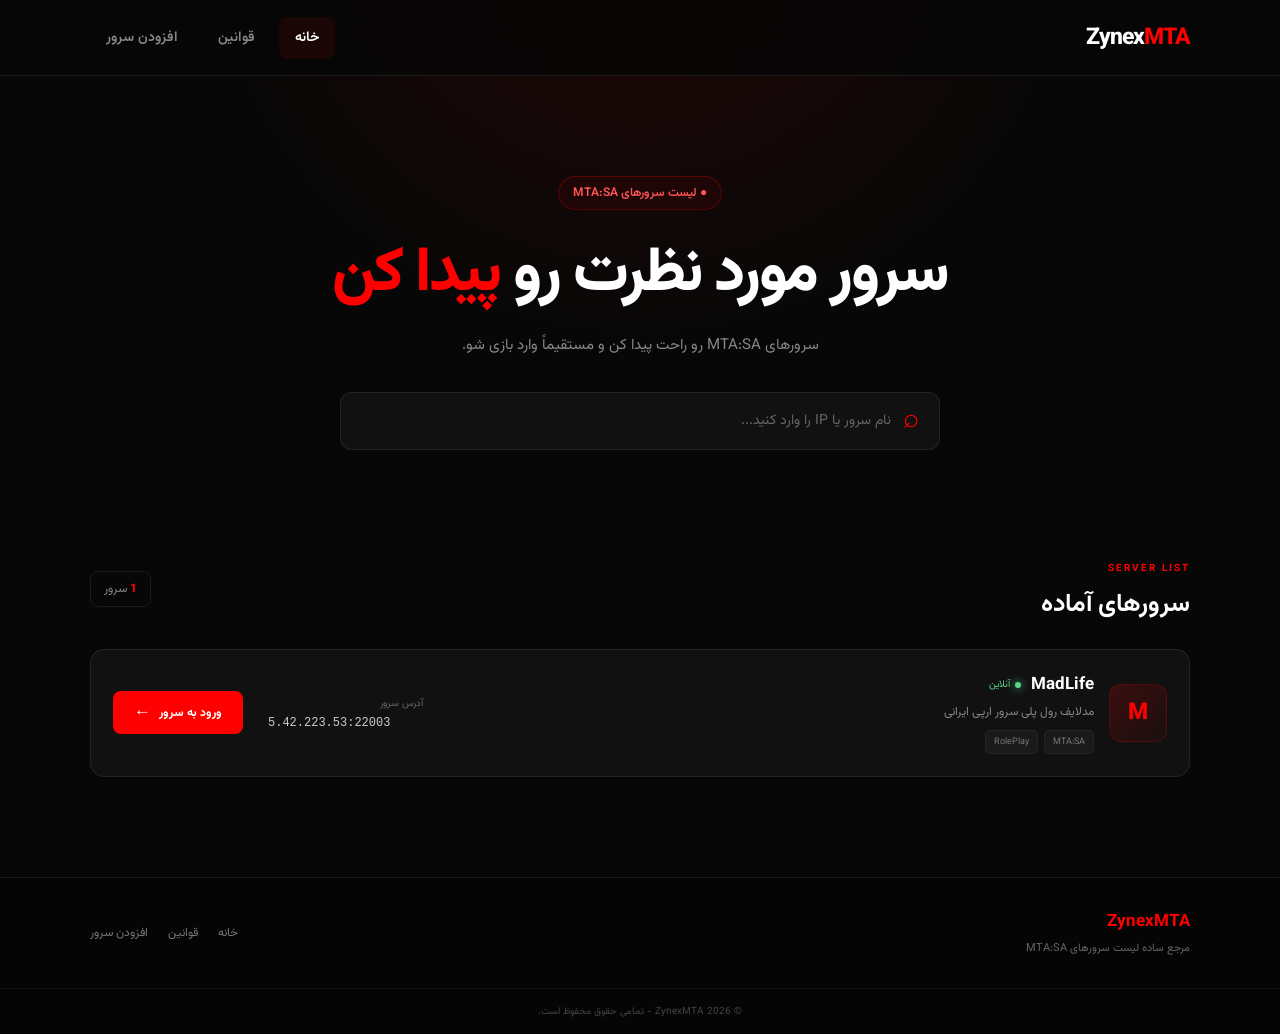
==== index.html @ a083f7d4 "Update index.html" ====
<!DOCTYPE html>
<html lang="fa" dir="rtl">
<head>
    <meta charset="UTF-8">
    <meta name="viewport" content="width=device-width, initial-scale=1.0">

    <title>ZynexMTA | لیست سرورهای MTA</title>

    <link rel="preconnect" href="https://fonts.googleapis.com">
    <link rel="preconnect" href="https://fonts.gstatic.com" crossorigin>
    <link href="https://fonts.googleapis.com/css2?family=Vazirmatn:wght@400;500;600;700;800&display=swap" rel="stylesheet">

    <link rel="stylesheet" href="style.css">
</head>

<body>

<header class="header">
    <div class="container nav">

        <a href="index.html" class="logo">
            <span>Zynex</span>MTA
        </a>

        <nav class="menu">
            <a href="index.html" class="active">خانه</a>
            <a href="rules.html">قوانین</a>
            <a href="add-server.html">افزودن سرور</a>
        </nav>

    </div>
</header>


<main>

    <!-- HERO -->

    <section class="hero">
        <div class="container">

            <div class="hero-badge">
                ● لیست سرورهای MTA:SA
            </div>

            <h1>
                سرور مورد نظرت رو
                <span>پیدا کن</span>
            </h1>

            <p>
                سرورهای MTA:SA رو راحت پیدا کن و مستقیماً وارد بازی شو.
            </p>

            <div class="search-box">
                <span>⌕</span>
                <input
                    type="text"
                    placeholder="نام سرور یا IP را وارد کنید..."
                >
            </div>

        </div>
    </section>


    <!-- SERVERS -->

    <section class="servers-section">
        <div class="container">

            <div class="section-title">

                <div>
                    <span class="small-title">SERVER LIST</span>
                    <h2>سرورهای آماده</h2>
                </div>

                <div class="server-count">
                    <span>1</span>
                    سرور
                </div>

            </div>


            <div class="servers-list">

                <!-- SERVER 1 -->

                <article class="server-card">

                    <div class="server-main">

                        <div class="server-icon">
                            M
                        </div>

                        <div class="server-info">

                            <div class="server-name-row">

                                <h3>MadLife</h3>

                                <span class="online">
                                    <i></i>
                                    آنلاین
                                </span>

                            </div>

                            <p>
                                مدلایف رول پلی سرور ارپی ایرانی
                            </p>

                            <div class="server-tags">
                                <span>MTA:SA</span>
                                <span>RolePlay</span>
                            </div>

                        </div>

                    </div>


                    <div class="server-ip">

                        <small>آدرس سرور</small>

                        <code>5.42.223.53:22003</code>

                    </div>


                    <a
                        href="mtasa://5.42.223.53:22003"
                        class="connect-btn"
                    >
                        ورود به سرور
                        <span>←</span>
                    </a>

                </article>


                <!-- SERVER 2 -->




            </div>

        </div>
    </section>

</main>


<footer class="footer">

    <div class="container footer-content">

        <div>
            <strong>ZynexMTA</strong>
            <p>
                مرجع ساده لیست سرورهای MTA:SA
            </p>
        </div>

        <div class="footer-links">
            <a href="index.html">خانه</a>
            <a href="rules.html">قوانین</a>
            <a href="add-server.html">افزودن سرور</a>
        </div>

    </div>

    <div class="copyright">
        © 2026 ZynexMTA - تمامی حقوق محفوظ است.
    </div>

</footer>

<script src="main.js"></script>

</body>
</html>
---- style.css ----
* {
    margin: 0;
    padding: 0;
    box-sizing: border-box;
}

:root {
    --bg: #070707;
    --bg-soft: #0d0d0d;
    --card: #111111;
    --card-hover: #151515;

    --red: #ff0000;
    --red-dark: #b80000;

    --white: #ffffff;
    --text: #eeeeee;
    --muted: #888888;

    --border: rgba(255, 255, 255, 0.08);
}

html {
    scroll-behavior: smooth;
}

body {
    min-height: 100vh;

    background:
        radial-gradient(
            circle at 50% -10%,
            rgba(255, 0, 0, 0.12),
            transparent 35%
        ),
        var(--bg);

    color: var(--text);

    font-family: "Vazirmatn", sans-serif;

    direction: rtl;
}

a {
    color: inherit;
    text-decoration: none;
}

button,
input {
    font-family: inherit;
}

.container {
    width: min(1100px, calc(100% - 40px));
    margin: 0 auto;
}


/* =========================
   HEADER
========================= */

.header {
    position: sticky;
    top: 0;
    z-index: 1000;

    background: rgba(7, 7, 7, 0.88);

    backdrop-filter: blur(15px);

    border-bottom: 1px solid var(--border);
}

.nav {
    min-height: 75px;

    display: flex;
    align-items: center;
    justify-content: space-between;
}

.logo {
    font-size: 23px;
    font-weight: 800;

    letter-spacing: -1px;
}

.logo span {
    color: var(--white);
}

.logo {
    color: var(--red);
}

.menu {
    display: flex;
    align-items: center;
    gap: 8px;
}

.menu a {
    padding: 10px 16px;

    color: var(--muted);

    font-size: 14px;
    font-weight: 600;

    border-radius: 8px;

    transition: 0.2s ease;
}

.menu a:hover,
.menu a.active {
    color: var(--white);
    background: rgba(255, 0, 0, 0.08);
}


/* =========================
   HERO
========================= */

.hero {
    padding: 100px 0 70px;

    text-align: center;
}

.hero-badge {
    display: inline-flex;

    padding: 7px 14px;

    border: 1px solid rgba(255, 0, 0, 0.25);

    background: rgba(255, 0, 0, 0.06);

    border-radius: 50px;

    color: #ff5555;

    font-size: 12px;
    font-weight: 600;

    margin-bottom: 25px;
}

.hero h1 {
    max-width: 700px;

    margin: auto;

    color: var(--white);

    font-size: clamp(36px, 6vw, 62px);

    line-height: 1.3;

    font-weight: 800;

    letter-spacing: -2px;
}

.hero h1 span {
    color: var(--red);
}

.hero p {
    margin-top: 18px;

    color: var(--muted);

    font-size: 15px;
}


/* =========================
   SEARCH
========================= */

.search-box {
    width: min(600px, 100%);

    height: 58px;

    margin: 35px auto 0;

    display: flex;
    align-items: center;

    padding: 0 20px;

    background: var(--card);

    border: 1px solid var(--border);

    border-radius: 12px;

    transition: 0.2s ease;
}

.search-box:focus-within {
    border-color: rgba(255, 0, 0, 0.5);

    box-shadow:
        0 0 0 3px rgba(255, 0, 0, 0.06);
}

.search-box span {
    color: var(--red);

    font-size: 27px;

    margin-left: 12px;
}

.search-box input {
    width: 100%;

    border: 0;
    outline: 0;

    background: transparent;

    color: var(--white);

    font-size: 14px;
}

.search-box input::placeholder {
    color: #666;
}


/* =========================
   SERVERS
========================= */

.servers-section {
    padding: 35px 0 100px;
}

.section-title {
    display: flex;
    align-items: center;
    justify-content: space-between;

    margin-bottom: 25px;
}

.small-title {
    color: var(--red);

    font-size: 10px;

    font-weight: 700;

    letter-spacing: 2px;
}

.section-title h2 {
    margin-top: 5px;

    color: var(--white);

    font-size: 25px;
}

.server-count {
    padding: 8px 13px;

    border: 1px solid var(--border);

    border-radius: 8px;

    color: var(--muted);

    font-size: 12px;
}

.server-count span {
    color: var(--red);

    font-weight: 800;
}


/* =========================
   SERVER LIST
========================= */

.servers-list {
    width: 100%;

    display: flex;
    flex-direction: column;

    gap: 20px;
}


/* =========================
   SERVER CARD
========================= */

.server-card {
    width: 100%;

    display: flex;
    align-items: center;

    gap: 25px;

    padding: 22px;

    background: var(--card);

    border: 1px solid var(--border);

    border-radius: 14px;

    transition:
        transform 0.2s ease,
        border-color 0.2s ease,
        background 0.2s ease;
}

.server-card:hover {
    transform: translateY(-2px);

    background: var(--card-hover);

    border-color: rgba(255, 0, 0, 0.3);
}


/* SERVER MAIN */

.server-main {
    min-width: 0;

    flex: 1;

    display: flex;
    align-items: center;

    gap: 15px;
}

.server-icon {
    width: 58px;
    height: 58px;

    flex-shrink: 0;

    display: flex;
    align-items: center;
    justify-content: center;

    border-radius: 12px;

    background:
        linear-gradient(
            135deg,
            rgba(255, 0, 0, 0.18),
            rgba(255, 0, 0, 0.04)
        );

    border: 1px solid rgba(255, 0, 0, 0.18);

    color: var(--red);

    font-size: 23px;
    font-weight: 800;
}

.server-info {
    min-width: 0;
}

.server-name-row {
    display: flex;
    align-items: center;

    gap: 10px;
}

.server-name-row h3 {
    color: var(--white);

    font-size: 17px;
}

.online {
    display: inline-flex;
    align-items: center;

    gap: 5px;

    color: #58d68d;

    font-size: 10px;
}

.online i {
    width: 6px;
    height: 6px;

    border-radius: 50%;

    background: #58d68d;

    box-shadow: 0 0 8px #58d68d;
}

.server-info p {
    margin-top: 5px;

    color: var(--muted);

    font-size: 12px;
}

.server-tags {
    display: flex;

    gap: 6px;

    margin-top: 9px;
}

.server-tags span {
    padding: 4px 8px;

    background: rgba(255, 255, 255, 0.04);

    border: 1px solid rgba(255, 255, 255, 0.05);

    border-radius: 5px;

    color: #777;

    font-size: 9px;
}


/* IP */

.server-ip {
    min-width: 155px;

    display: flex;
    flex-direction: column;

    gap: 5px;
}

.server-ip small {
    color: #666;

    font-size: 10px;
}

.server-ip code {
    direction: ltr;

    color: #ccc;

    font-family: monospace;

    font-size: 12px;
}


/* CONNECT */

.connect-btn {
    min-width: 130px;

    height: 43px;

    display: flex;
    align-items: center;
    justify-content: center;

    gap: 8px;

    border-radius: 8px;

    background: var(--red);

    color: white;

    font-size: 12px;

    font-weight: 700;

    transition: 0.2s ease;
}

.connect-btn:hover {
    background: #e00000;

    box-shadow:
        0 5px 20px rgba(255, 0, 0, 0.2);
}

.connect-btn span {
    font-size: 17px;
}


/* =========================
   FOOTER
========================= */

.footer {
    border-top: 1px solid var(--border);

    background: #050505;
}

.footer-content {
    min-height: 110px;

    display: flex;
    align-items: center;
    justify-content: space-between;
}

.footer strong {
    color: var(--red);

    font-size: 17px;
}

.footer p {
    margin-top: 5px;

    color: #666;

    font-size: 11px;
}

.footer-links {
    display: flex;

    gap: 20px;
}

.footer-links a {
    color: #777;

    font-size: 12px;

    transition: 0.2s;
}

.footer-links a:hover {
    color: var(--red);
}

.copyright {
    padding: 15px;

    border-top: 1px solid rgba(255, 255, 255, 0.04);

    color: #444;

    text-align: center;

    font-size: 10px;
}


/* =========================
   MOBILE
========================= */

@media (max-width: 750px) {

    .container {
        width: min(100% - 25px, 600px);
    }

    .nav {
        min-height: 65px;

        flex-direction: column;

        justify-content: center;

        gap: 8px;

        padding: 10px 0;
    }

    .menu {
        width: 100%;

        justify-content: center;
    }

    .menu a {
        padding: 7px 10px;

        font-size: 11px;
    }

    .hero {
        padding: 65px 0 45px;
    }

    .hero h1 {
        font-size: 36px;

        letter-spacing: -1px;
    }

    .hero p {
        font-size: 12px;
    }

    .search-box {
        height: 52px;
    }

    .section-title h2 {
        font-size: 21px;
    }

    .server-card {
        flex-direction: column;

        align-items: stretch;

        gap: 18px;

        padding: 18px;
    }

    .server-main {
        width: 100%;
    }

    .server-ip {
        width: 100%;
    }

    .connect-btn {
        width: 100%;
    }

    .footer-content {
        padding: 25px 0;

        flex-direction: column;

        gap: 20px;

        text-align: center;
    }

    .footer-links {
        gap: 15px;
    }
}
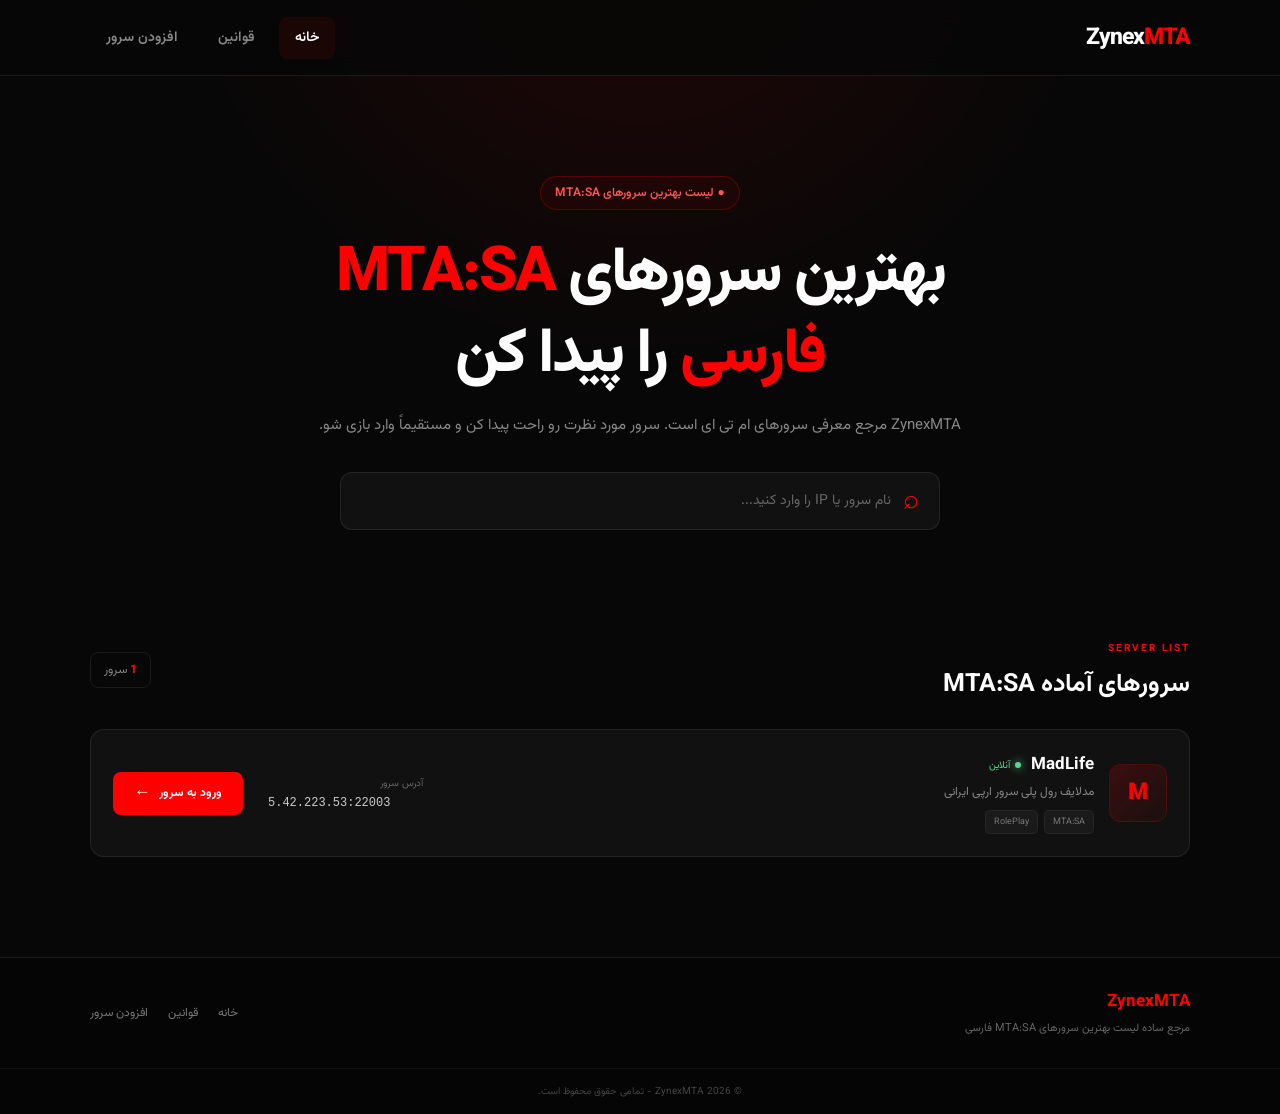
==== commit dc733a9d: "Update index.html" ====
--- a/index.html
+++ b/index.html
@@ -4,13 +4,56 @@
     <meta charset="UTF-8">
     <meta name="viewport" content="width=device-width, initial-scale=1.0">
 
-    <title>ZynexMTA | لیست سرورهای MTA</title>
-
+    <!-- SEO: Title & Description -->
+    <title>ZynexMTA | بهترین سرورهای MTA:SA فارسی - لیست سرورهای ام تی ای</title>
+    <meta name="description" content="ZynexMTA مرجع معرفی و لیست بهترین سرورهای MTA:SA فارسی است. سرورهای ام تی ای آنلاین را ببین، قوانین را بخوان و مستقیم وارد بازی شو.">
+    <meta name="keywords" content="سرور MTA, سرورهای MTA, بهترین سرور MTA, MTA:SA, Zynex MTA, زاینکس ام تی ای, سرور ام تی ای فارسی, MTA server">
+
+    <!-- SEO: Canonical -->
+    <link rel="canonical" href="https://YOUR-USERNAME.github.io/">
+
+    <!-- SEO: Robots -->
+    <meta name="robots" content="index, follow">
+
+    <!-- Open Graph -->
+    <meta property="og:type" content="website">
+    <meta property="og:title" content="ZynexMTA | بهترین سرورهای MTA:SA فارسی">
+    <meta property="og:description" content="لیست بهترین سرورهای MTA:SA فارسی. مستقیم وارد بازی شو.">
+    <meta property="og:url" content="https://YOUR-USERNAME.github.io/">
+    <meta property="og:image" content="https://YOUR-USERNAME.github.io/og-image.jpg">
+    <meta property="og:locale" content="fa_IR">
+    <meta property="og:site_name" content="ZynexMTA">
+
+    <!-- Twitter Card -->
+    <meta name="twitter:card" content="summary_large_image">
+    <meta name="twitter:title" content="ZynexMTA | بهترین سرورهای MTA:SA فارسی">
+    <meta name="twitter:description" content="لیست بهترین سرورهای MTA:SA فارسی.">
+    <meta name="twitter:image" content="https://YOUR-USERNAME.github.io/og-image.jpg">
+
+    <!-- Fonts -->
     <link rel="preconnect" href="https://fonts.googleapis.com">
     <link rel="preconnect" href="https://fonts.gstatic.com" crossorigin>
     <link href="https://fonts.googleapis.com/css2?family=Vazirmatn:wght@400;500;600;700;800&display=swap" rel="stylesheet">
 
     <link rel="stylesheet" href="style.css">
+
+    <!-- JSON-LD: Structured Data -->
+    <script type="application/ld+json">
+    {
+      "@context": "https://schema.org",
+      "@type": "WebSite",
+      "name": "ZynexMTA",
+      "alternateName": "زاینکس ام تی ای",
+      "url": "https://YOUR-USERNAME.github.io/",
+      "description": "مرجع معرفی و لیست بهترین سرورهای MTA:SA فارسی",
+      "inLanguage": "fa-IR",
+      "potentialAction": {
+        "@type": "SearchAction",
+        "target": "https://YOUR-USERNAME.github.io/?q={search_term_string}",
+        "query-input": "required name=search_term_string"
+      }
+    }
+    </script>
 </head>
 
 <body>
@@ -18,11 +61,11 @@
 <header class="header">
     <div class="container nav">
 
-        <a href="index.html" class="logo">
+        <a href="index.html" class="logo" aria-label="ZynexMTA - صفحه اصلی">
             <span>Zynex</span>MTA
         </a>
 
-        <nav class="menu">
+        <nav class="menu" aria-label="منوی اصلی">
             <a href="index.html" class="active">خانه</a>
             <a href="rules.html">قوانین</a>
             <a href="add-server.html">افزودن سرور</a>
@@ -40,23 +83,25 @@
         <div class="container">
 
             <div class="hero-badge">
-                ● لیست سرورهای MTA:SA
+                ● لیست بهترین سرورهای MTA:SA
             </div>
 
             <h1>
-                سرور مورد نظرت رو
-                <span>پیدا کن</span>
+                بهترین سرورهای
+                <span>MTA:SA فارسی</span>
+                را پیدا کن
             </h1>
 
             <p>
-                سرورهای MTA:SA رو راحت پیدا کن و مستقیماً وارد بازی شو.
+                ZynexMTA مرجع معرفی سرورهای ام تی ای است. سرور مورد نظرت رو راحت پیدا کن و مستقیماً وارد بازی شو.
             </p>
 
             <div class="search-box">
-                <span>⌕</span>
+                <span aria-hidden="true">⌕</span>
                 <input
                     type="text"
                     placeholder="نام سرور یا IP را وارد کنید..."
+                    aria-label="جستجوی سرور MTA"
                 >
             </div>
 
@@ -73,7 +118,7 @@
 
                 <div>
                     <span class="small-title">SERVER LIST</span>
-                    <h2>سرورهای آماده</h2>
+                    <h2>سرورهای آماده MTA:SA</h2>
                 </div>
 
                 <div class="server-count">
@@ -88,11 +133,11 @@
 
                 <!-- SERVER 1 -->
 
-                <article class="server-card">
+                <article class="server-card" itemscope itemtype="https://schema.org/GameServer">
 
                     <div class="server-main">
 
-                        <div class="server-icon">
+                        <div class="server-icon" aria-hidden="true">
                             M
                         </div>
 
@@ -100,7 +145,7 @@
 
                             <div class="server-name-row">
 
-                                <h3>MadLife</h3>
+                                <h3 itemprop="name">MadLife</h3>
 
                                 <span class="online">
                                     <i></i>
@@ -109,7 +154,7 @@
 
                             </div>
 
-                            <p>
+                            <p itemprop="description">
                                 مدلایف رول پلی سرور ارپی ایرانی
                             </p>
 
@@ -127,7 +172,7 @@
 
                         <small>آدرس سرور</small>
 
-                        <code>5.42.223.53:22003</code>
+                        <code itemprop="serverStatus">5.42.223.53:22003</code>
 
                     </div>
 
@@ -135,16 +180,13 @@
                     <a
                         href="mtasa://5.42.223.53:22003"
                         class="connect-btn"
+                        aria-label="ورود به سرور MadLife"
                     >
                         ورود به سرور
-                        <span>←</span>
+                        <span aria-hidden="true">←</span>
                     </a>
 
                 </article>
-
-
-                <!-- SERVER 2 -->
-
 
 
 
@@ -163,7 +205,7 @@
         <div>
             <strong>ZynexMTA</strong>
             <p>
-                مرجع ساده لیست سرورهای MTA:SA
+                مرجع ساده لیست بهترین سرورهای MTA:SA فارسی
             </p>
         </div>
 
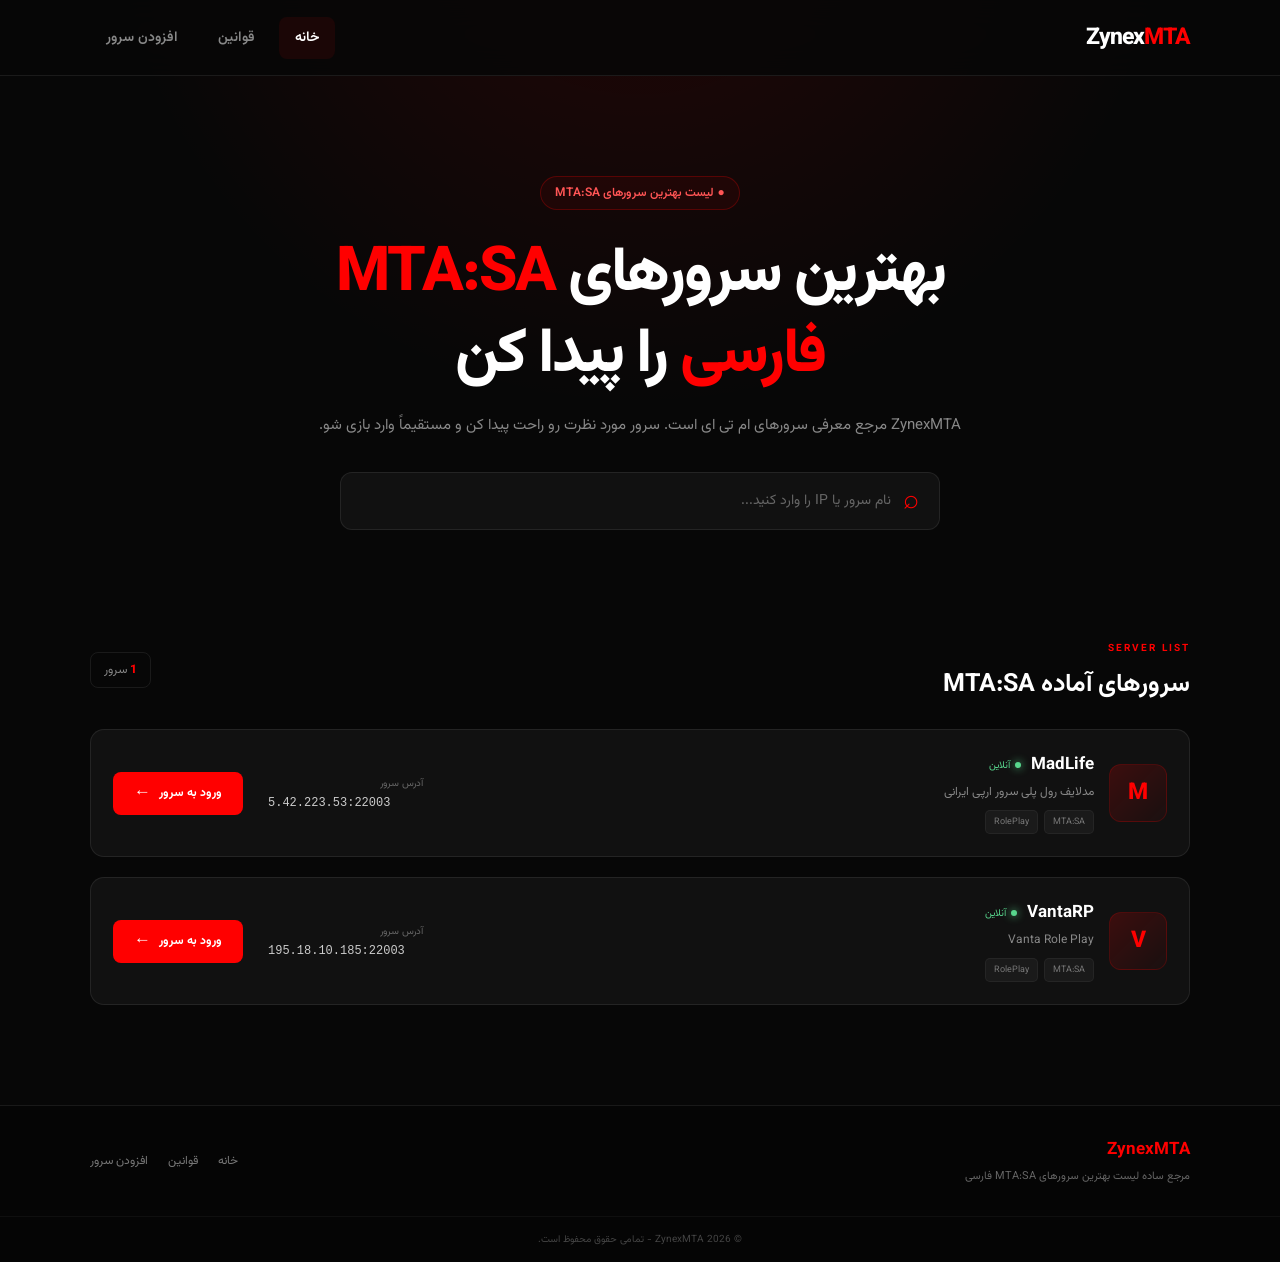
==== commit 105a3b4c: "Update index.html" ====
--- a/index.html
+++ b/index.html
@@ -10,7 +10,7 @@
     <meta name="keywords" content="سرور MTA, سرورهای MTA, بهترین سرور MTA, MTA:SA, Zynex MTA, زاینکس ام تی ای, سرور ام تی ای فارسی, MTA server">
 
     <!-- SEO: Canonical -->
-    <link rel="canonical" href="https://YOUR-USERNAME.github.io/">
+    <link rel="canonical" href="https://zynexmta.github.io/">
 
     <!-- SEO: Robots -->
     <meta name="robots" content="index, follow">
@@ -19,8 +19,8 @@
     <meta property="og:type" content="website">
     <meta property="og:title" content="ZynexMTA | بهترین سرورهای MTA:SA فارسی">
     <meta property="og:description" content="لیست بهترین سرورهای MTA:SA فارسی. مستقیم وارد بازی شو.">
-    <meta property="og:url" content="https://YOUR-USERNAME.github.io/">
-    <meta property="og:image" content="https://YOUR-USERNAME.github.io/og-image.jpg">
+    <meta property="og:url" content="https://zynexmta.github.io/">
+    <meta property="og:image" content="https://zynexmta.github.io/og-image.jpg">
     <meta property="og:locale" content="fa_IR">
     <meta property="og:site_name" content="ZynexMTA">
 
@@ -28,7 +28,7 @@
     <meta name="twitter:card" content="summary_large_image">
     <meta name="twitter:title" content="ZynexMTA | بهترین سرورهای MTA:SA فارسی">
     <meta name="twitter:description" content="لیست بهترین سرورهای MTA:SA فارسی.">
-    <meta name="twitter:image" content="https://YOUR-USERNAME.github.io/og-image.jpg">
+    <meta name="twitter:image" content="https://zynexmta.github.io/og-image.jpg">
 
     <!-- Fonts -->
     <link rel="preconnect" href="https://fonts.googleapis.com">
@@ -188,6 +188,64 @@
 
                 </article>
 
+                <!-- SERVER 2 -->
+
+                <article class="server-card" itemscope itemtype="https://schema.org/GameServer">
+
+                    <div class="server-main">
+
+                        <div class="server-icon" aria-hidden="true">
+                            V
+                        </div>
+
+                        <div class="server-info">
+
+                            <div class="server-name-row">
+
+                                <h3 itemprop="name">VantaRP</h3>
+
+                                <span class="online">
+                                    <i></i>
+                                    آنلاین
+                                </span>
+
+                            </div>
+
+                            <p itemprop="description">
+                              Vanta Role Play
+                            </p>
+
+                            <div class="server-tags">
+                                <span>MTA:SA</span>
+                                <span>RolePlay</span>
+                            </div>
+
+                        </div>
+
+                    </div>
+
+
+                    <div class="server-ip">
+
+                        <small>آدرس سرور</small>
+
+                        <code itemprop="serverStatus">195.18.10.185:22003</code>
+
+                    </div>
+
+
+                    <a
+                        href="mtasa://195.18.10.185:22003 "
+                        class="connect-btn"
+                        aria-label="ورود به سرور VantaRP"
+                    >
+                        ورود به سرور
+                        <span aria-hidden="true">←</span>
+                    </a>
+
+                </article>
+
+
 
 
             </div>
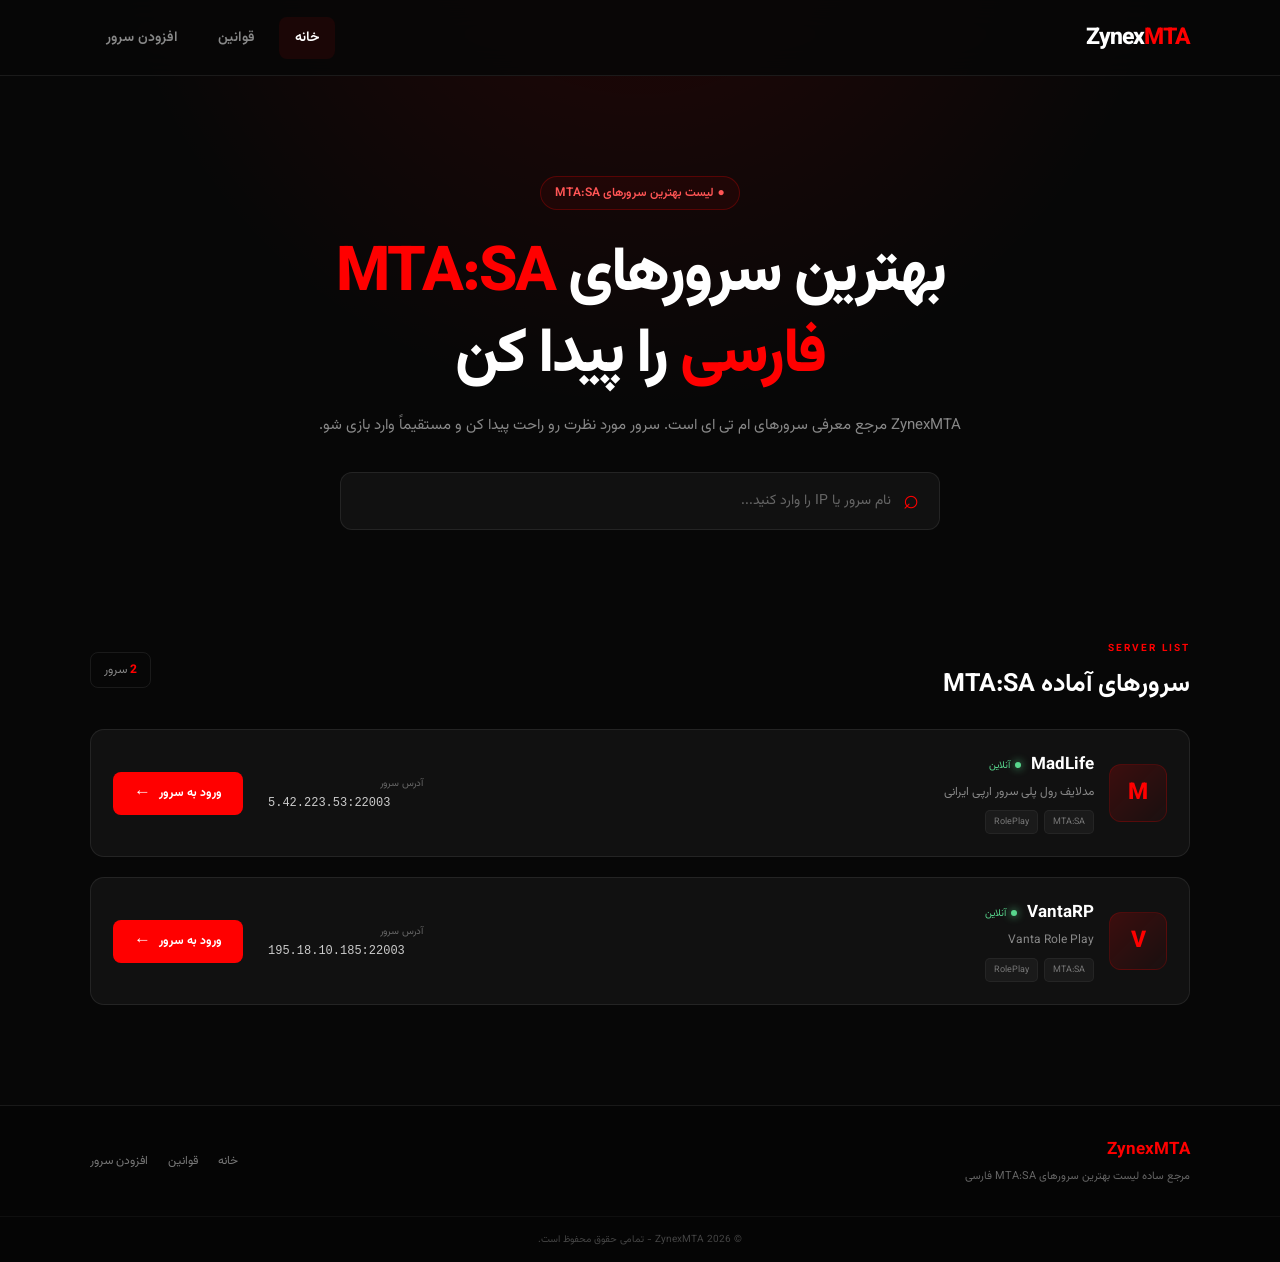
==== commit 5445f45e: "Update index.html" ====
--- a/index.html
+++ b/index.html
@@ -122,7 +122,7 @@
                 </div>
 
                 <div class="server-count">
-                    <span>1</span>
+                    <span>2</span>
                     سرور
                 </div>
 
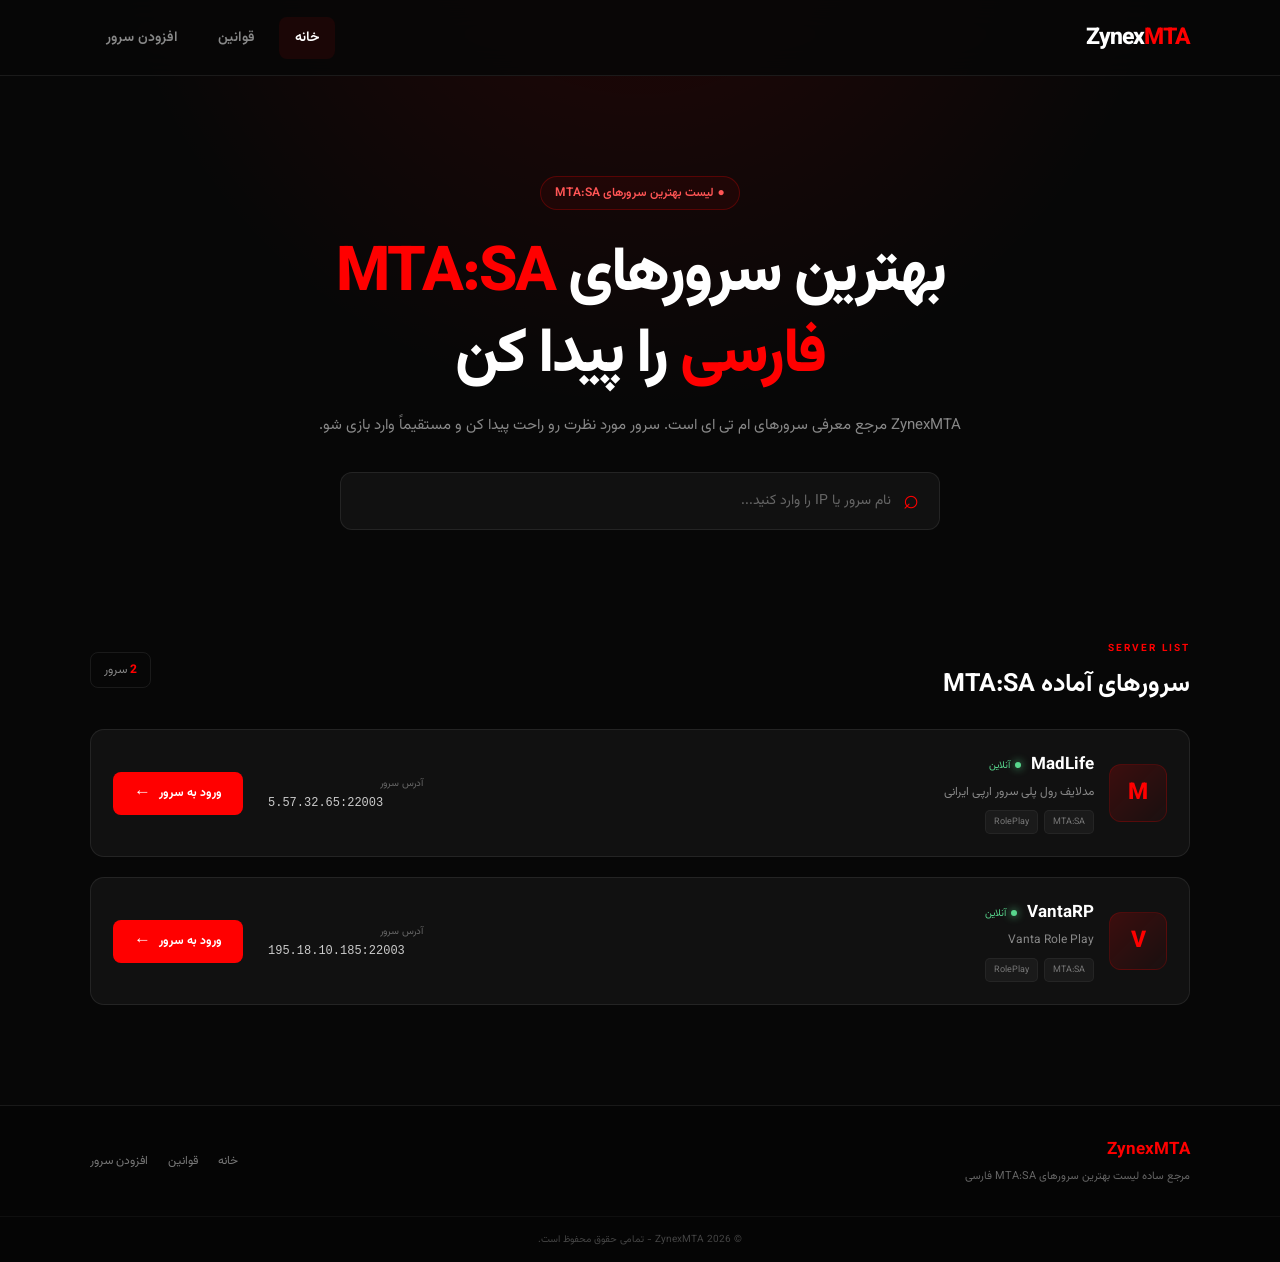
==== commit 5def78dd: "Update index.html" ====
--- a/index.html
+++ b/index.html
@@ -172,13 +172,13 @@
 
                         <small>آدرس سرور</small>
 
-                        <code itemprop="serverStatus">5.42.223.53:22003</code>
+                        <code itemprop="serverStatus">5.57.32.65:22003</code>
 
                     </div>
 
 
                     <a
-                        href="mtasa://5.42.223.53:22003"
+                        href="mtasa://5.57.32.65:22003"
                         class="connect-btn"
                         aria-label="ورود به سرور MadLife"
                     >
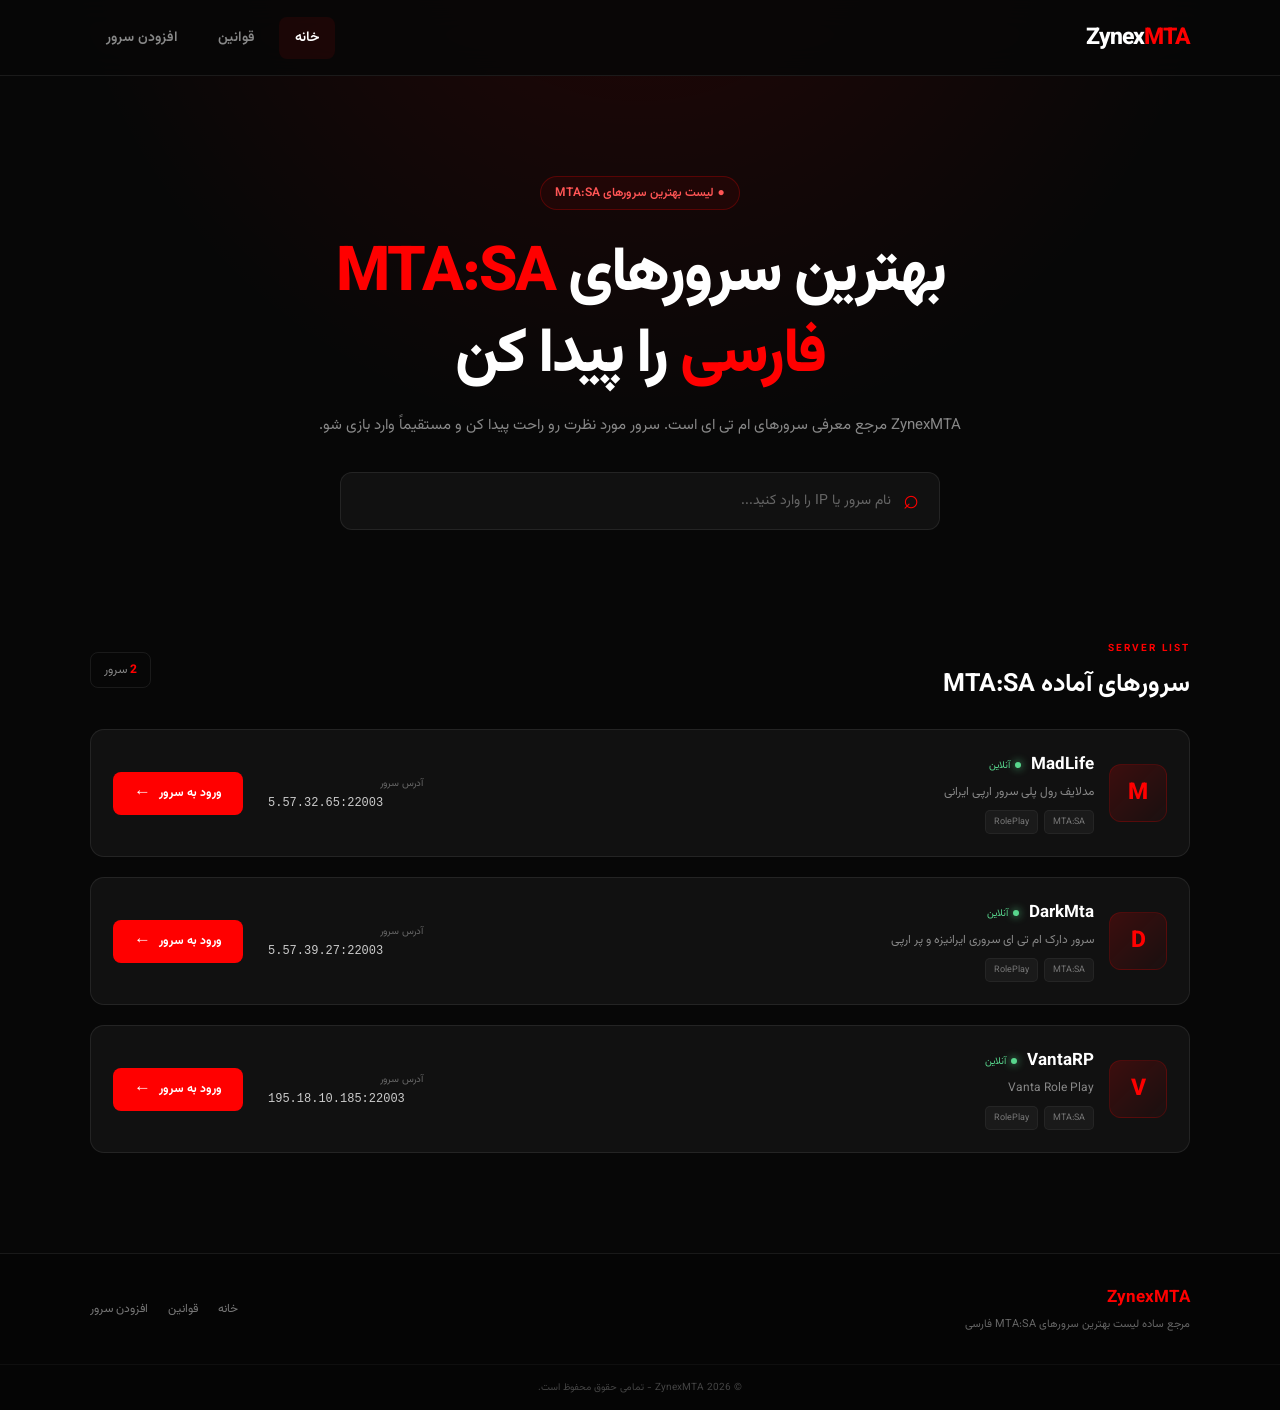
==== commit 0493d16a: "Update index.html" ====
--- a/index.html
+++ b/index.html
@@ -188,7 +188,64 @@
 
                 </article>
 
-                <!-- SERVER 2 -->
+                <!-- SERVER 3 -->
+
+                <article class="server-card" itemscope itemtype="https://schema.org/GameServer">
+
+                    <div class="server-main">
+
+                        <div class="server-icon" aria-hidden="true">
+                            D
+                        </div>
+
+                        <div class="server-info">
+
+                            <div class="server-name-row">
+
+                                <h3 itemprop="name">DarkMta</h3>
+
+                                <span class="online">
+                                    <i></i>
+                                    آنلاین
+                                </span>
+
+                            </div>
+
+                            <p itemprop="description">
+                              سرور دارک ام تی ای سروری ایرانیزه و پر ارپی
+                            </p>
+
+                            <div class="server-tags">
+                                <span>MTA:SA</span>
+                                <span>RolePlay</span>
+                            </div>
+
+                        </div>
+
+                    </div>
+
+
+                    <div class="server-ip">
+
+                        <small>آدرس سرور</small>
+
+                        <code itemprop="serverStatus">5.57.39.27:22003</code>
+
+                    </div>
+
+
+                    <a
+                        href="mtasa://5.57.39.27:22003     "
+                        class="connect-btn"
+                        aria-label="ورود به سرور VantaRP"
+                    >
+                        ورود به سرور
+                        <span aria-hidden="true">←</span>
+                    </a>
+
+                </article>
+
+                                <!-- SERVER 2 -->
 
                 <article class="server-card" itemscope itemtype="https://schema.org/GameServer">
 
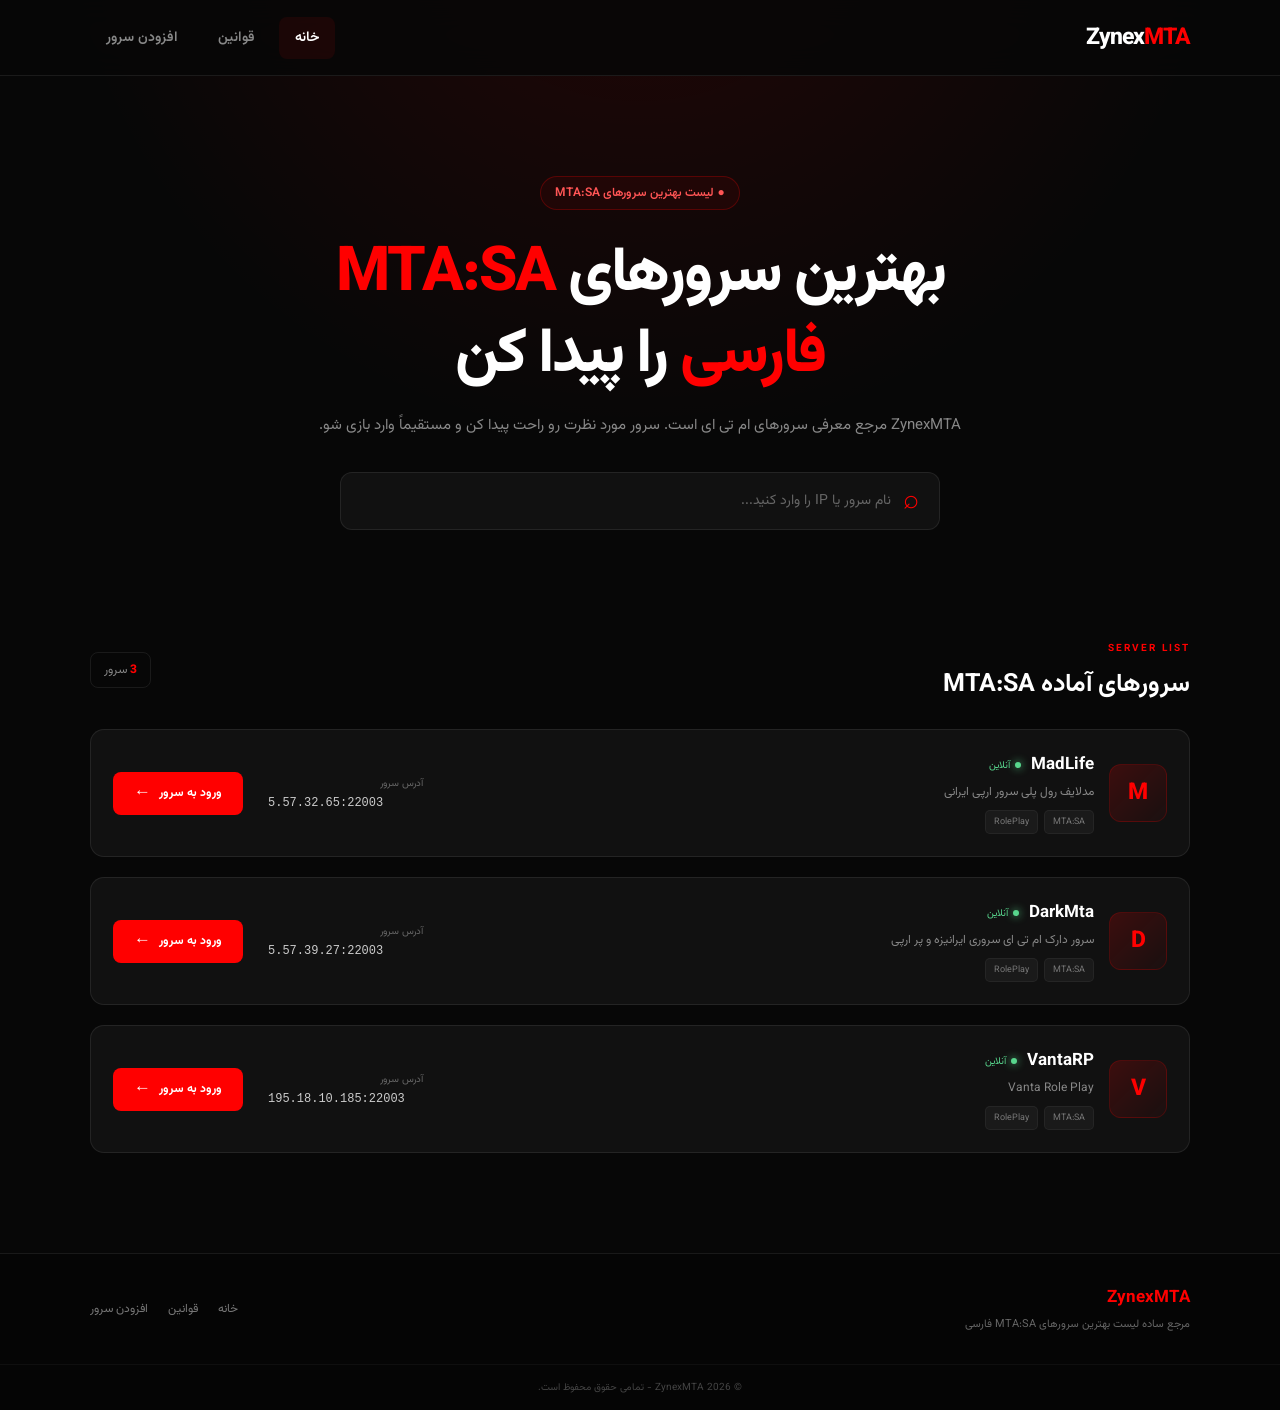
==== commit e5a33f1e: "Update index.html" ====
--- a/index.html
+++ b/index.html
@@ -122,7 +122,7 @@
                 </div>
 
                 <div class="server-count">
-                    <span>2</span>
+                    <span>3</span>
                     سرور
                 </div>
 
